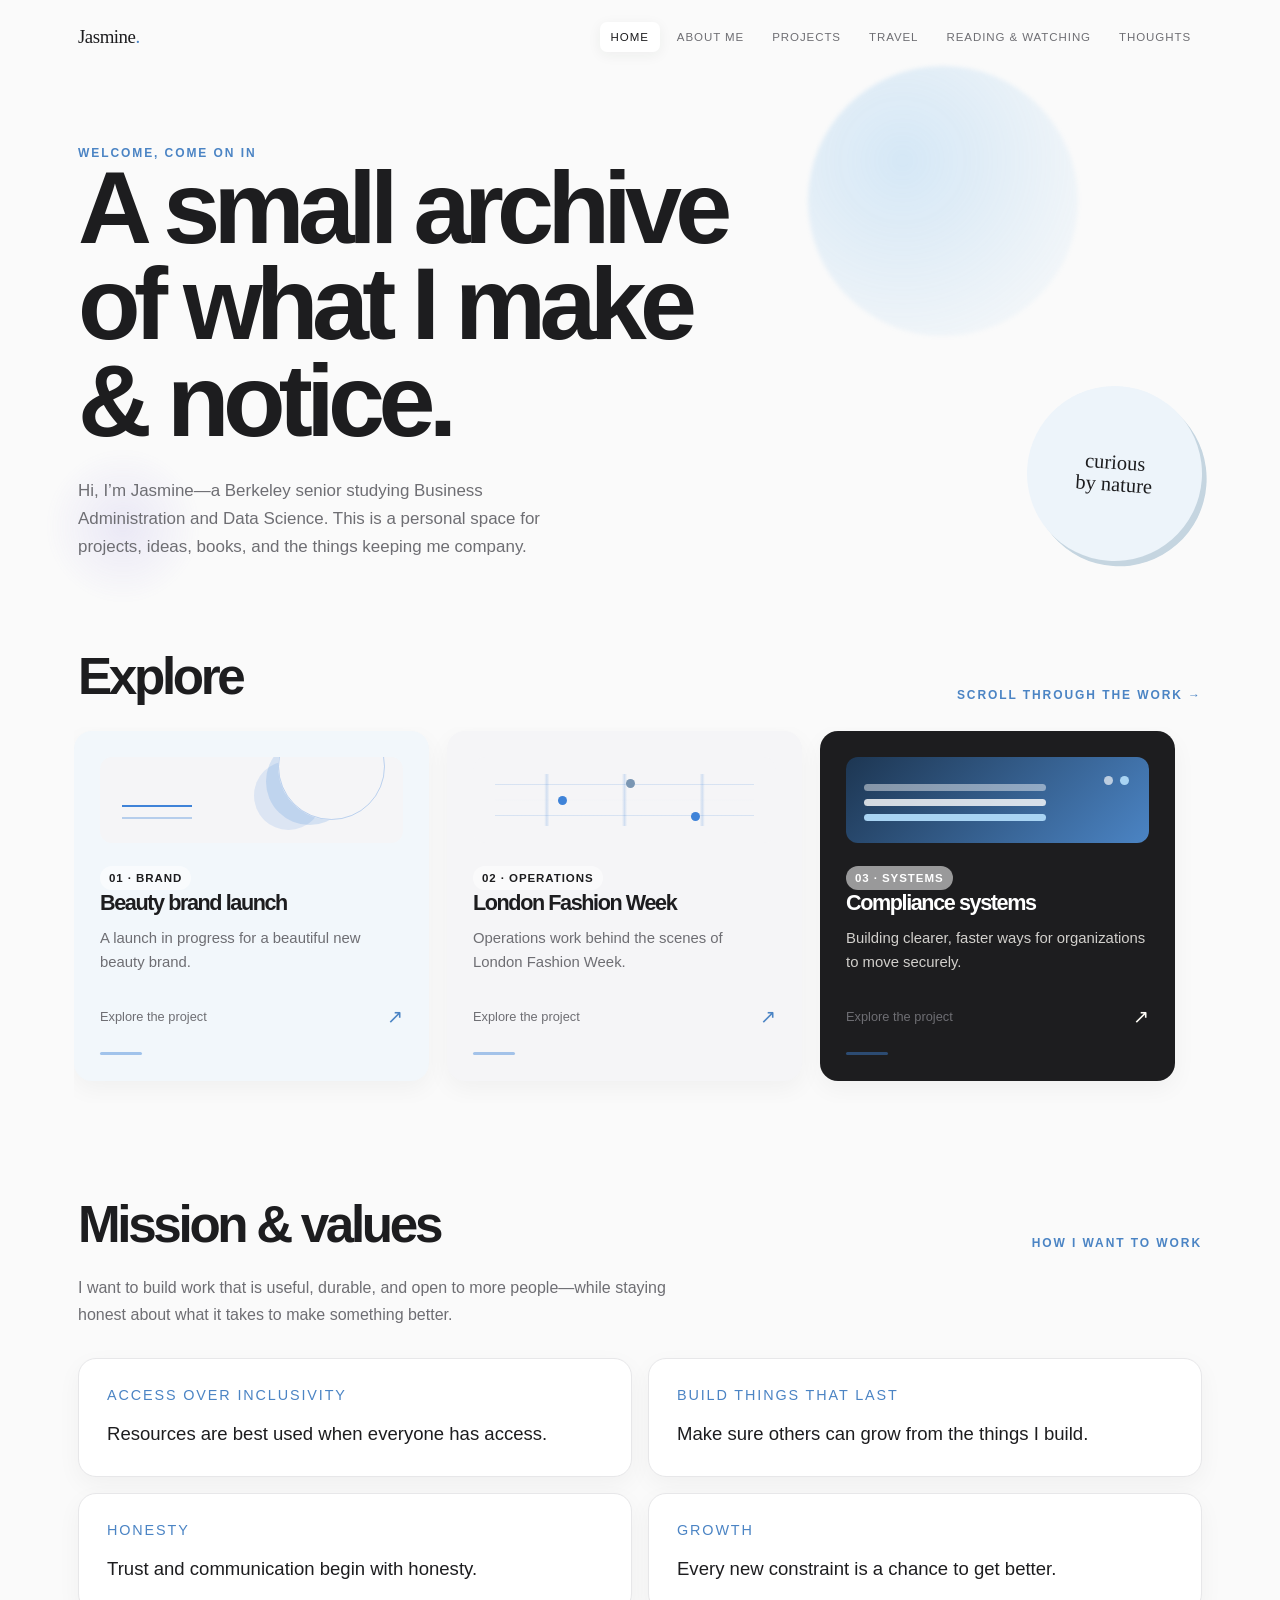
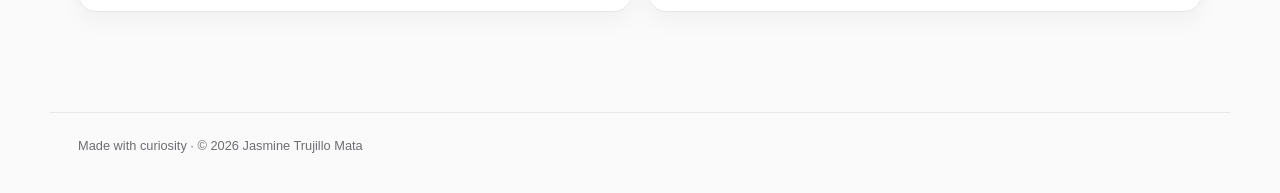
==== index.html @ 4c1ef084 "Add files via upload" ====
<!doctype html>
<html lang="en">
<head><meta charset="utf-8"><meta name="viewport" content="width=device-width, initial-scale=1"><title>Jasmine Trujillo Mata — A little corner of the internet</title><link rel="stylesheet" href="styles.css"></head>
<body>
  <header class="site-header"><a class="brand" href="index.html">Jasmine<span>.</span></a><button class="menu-button" aria-expanded="false" aria-label="Open navigation">Menu</button><nav class="nav"><a class="active" href="index.html">Home</a><a href="about.html">About Me</a><a href="projects.html">Projects</a><a href="travel.html">Travel</a><a href="reading-watching.html">Reading &amp; Watching</a><a href="thoughts.html">Thoughts</a></nav></header>
  <main class="container"><section class="hero"><div class="hero-copy"><div class="eyebrow">Welcome, come on in</div><h1>A small archive of what I make & notice.</h1><p>Hi, I’m Jasmine—a Berkeley senior studying Business Administration and Data Science. This is a personal space for projects, ideas, books, and the things keeping me company.</p></div><div class="stamp">curious<br>by nature</div></section>
    <section><div class="section-heading"><h2>Explore</h2><span class="eyebrow">scroll through the work →</span></div><div class="project-rail"><a class="card sage" href="projects.html"><div class="project-visual visual-brand" aria-hidden="true"></div><div><span class="tag">01 · Brand</span><h3>Beauty brand launch</h3><p>A launch in progress for a beautiful new beauty brand.</p></div><div class="card-footer"><span>Explore the project</span><span class="arrow">↗</span></div></a><a class="card lavender" href="projects.html"><div class="project-visual visual-operations" aria-hidden="true"></div><div><span class="tag">02 · Operations</span><h3>London Fashion Week</h3><p>Operations work behind the scenes of London Fashion Week.</p></div><div class="card-footer"><span>Explore the project</span><span class="arrow">↗</span></div></a><a class="card coral" href="projects.html"><div class="project-visual visual-systems" aria-hidden="true"></div><div><span class="tag">03 · Systems</span><h3>Compliance systems</h3><p>Building clearer, faster ways for organizations to move securely.</p></div><div class="card-footer"><span>Explore the project</span><span class="arrow">↗</span></div></a><a class="card" href="projects.html"><div class="project-visual visual-community" aria-hidden="true"></div><div><span class="tag">04 · Community</span><h3>Interdisciplinary magazine</h3><p>8,000+ student readers, independent funding, and a lot of curiosity.</p></div><div class="card-footer"><span>Explore the project</span><span class="arrow">↗</span></div></a></div></section>
    <section class="mission-section"><div class="section-heading"><h2>Mission & values</h2><span class="eyebrow">how I want to work</span></div><p class="mission-intro">I want to build work that is useful, durable, and open to more people—while staying honest about what it takes to make something better.</p><div class="values-grid"><article class="value-card"><h3>Access over inclusivity</h3><p>Resources are best used when everyone has access.</p></article><article class="value-card"><h3>Build things that last</h3><p>Make sure others can grow from the things I build.</p></article><article class="value-card"><h3>Honesty</h3><p>Trust and communication begin with honesty.</p></article><article class="value-card"><h3>Growth</h3><p>Every new constraint is a chance to get better.</p></article></div></section>
  </main><footer class="footer">Made with curiosity · © 2026 Jasmine Trujillo Mata</footer><script src="script.js"></script>
</body></html>
---- styles.css ----
:root {
  --ink: #1d1d1f;
  --muted: #6e6e73;
  --paper: #fafafa;
  --card: #ffffff;
  --line: #e7e7e9;
  --sage: #f2f7fb;
  --coral: #4b84c4;
  --yellow: #edf4fa;
  --lavender: #f5f5f7;
  --shadow: 0 8px 24px rgba(0, 0, 0, .045);
  font-family: "Helvetica Neue", Helvetica, Arial, ui-sans-serif, system-ui, sans-serif;
  color: var(--ink);
  background: var(--paper);
  font-synthesis: none;
}

* { box-sizing: border-box; }
body { margin: 0; min-width: 320px; background: var(--paper); }
body { animation: page-in .55s ease both; }
a { color: inherit; text-decoration: none; }
.site-header { max-width: 1180px; margin: 0 auto; padding: 22px 28px; display: flex; align-items: center; justify-content: space-between; gap: 24px; }
.brand { font-family: Georgia, serif; font-size: 1.18rem; font-weight: 500; letter-spacing: -.025em; }
.brand span { color: var(--coral); }
.nav { display: flex; align-items: center; gap: 6px; }
.nav a { padding: 9px 11px; color: var(--muted); font-size: .72rem; letter-spacing: .08em; text-transform: uppercase; border-radius: 7px; transition: .2s ease; }
.nav a:hover, .nav a.active { color: var(--ink); background: var(--card); box-shadow: 0 3px 14px rgba(38,51,42,.06); }
.menu-button { display: none; border: 0; background: var(--card); border-radius: 9px; padding: 9px 12px; font: inherit; color: var(--ink); }
.container { max-width: 1180px; margin: 0 auto; padding: 72px 28px 100px; }
.eyebrow { color: var(--coral); font-size: .75rem; font-weight: 800; letter-spacing: .16em; text-transform: uppercase; }
h1, h2, h3 { font-family: "Helvetica Neue", Helvetica, Arial, sans-serif; font-weight: 700; letter-spacing: -.065em; margin: 0; }
h1 { max-width: 820px; font-size: clamp(3.3rem, 8vw, 7.2rem); line-height: .94; }
h2 { font-size: clamp(2rem, 4vw, 3.6rem); line-height: 1; }
h3 { font-size: 1.35rem; }
p { line-height: 1.65; }
.hero { position: relative; display: grid; grid-template-columns: 1.3fr .7fr; align-items: end; gap: 60px; margin-bottom: 90px; }
.hero::before, .hero::after { position: absolute; z-index: -1; content: ""; border-radius: 50%; filter: blur(2px); pointer-events: none; }
.hero::before { width: 270px; height: 270px; top: -80px; right: 11%; background: radial-gradient(circle at 35% 35%, rgba(82, 166, 232, .22), rgba(82, 166, 232, 0)); animation: drift 10s ease-in-out infinite; }
.hero::after { width: 160px; height: 160px; bottom: -45px; left: -35px; background: radial-gradient(circle, rgba(125, 108, 218, .12), transparent 68%); animation: drift 12s ease-in-out infinite reverse; }
.hero-copy p { max-width: 490px; color: var(--muted); font-size: 1.06rem; margin: 28px 0 0; }
.stamp { width: 175px; height: 175px; margin-left: auto; display: grid; place-items: center; background: var(--yellow); border-radius: 50%; transform: rotate(4deg); font-family: Georgia, serif; font-size: 1.28rem; line-height: 1.05; text-align: center; box-shadow: 5px 5px 0 #c5d5e0; animation: float 5s ease-in-out infinite; }
.section-heading { display: flex; align-items: end; justify-content: space-between; gap: 20px; margin-bottom: 25px; }
.section-heading a { color: var(--coral); font-size: .9rem; font-weight: 700; }
.mission-section { margin-top: 96px; }
.mission-intro { max-width: 620px; margin: 0 0 30px; color: var(--muted); font-size: 1rem; }
.values-grid { display: grid; grid-template-columns: repeat(2, 1fr); gap: 16px; }
.value-card { padding: 28px; background: var(--card); border: 1px solid var(--line); border-radius: 18px; box-shadow: var(--shadow); }
.value-card h3 { color: var(--coral); font-family: inherit; font-size: .9rem; font-weight: 500; letter-spacing: .13em; text-transform: uppercase; }
.value-card p { max-width: 480px; margin: 18px 0 0; color: var(--ink); font-size: 1.16rem; line-height: 1.45; }
.scroll-reveal { opacity: 0; transform: translateY(22px); transition: opacity .7s ease, transform .7s ease; }
.scroll-reveal.is-visible { opacity: 1; transform: translateY(0); }
.grid { display: grid; grid-template-columns: repeat(3, 1fr); gap: 18px; }
.project-rail { display: flex; gap: 18px; overflow-x: auto; scroll-snap-type: x mandatory; scroll-behavior: smooth; padding: 4px 4px 22px; margin: 0 -4px; scrollbar-color: #9bbddd transparent; }
.project-rail .card { flex: 0 0 min(355px, 78vw); min-height: 350px; scroll-snap-align: start; }
.project-rail .card::after { display: block; width: 42px; height: 3px; margin-top: 24px; content: ""; background: rgba(63, 131, 216, .45); border-radius: 4px; }
.project-visual { position: relative; height: 86px; margin: 0 0 23px; overflow: hidden; border-radius: 12px; background: #f5f5f7; }
.project-visual::before, .project-visual::after { position: absolute; content: ""; }
.visual-brand::before { width: 105px; height: 105px; top: -44px; right: 18px; border: 1px solid rgba(63,131,216,.32); border-radius: 50%; box-shadow: -22px 15px 0 -10px rgba(63,131,216,.18), -43px 29px 0 -19px rgba(63,131,216,.14); animation: orbit 7s linear infinite; }
.visual-brand::after { width: 70px; height: 10px; left: 22px; bottom: 24px; border-top: 2px solid #3f83d8; border-bottom: 2px solid rgba(63,131,216,.35); }
.visual-operations::before { inset: 17px 22px; background: linear-gradient(90deg, transparent 19%, rgba(63,131,216,.2) 20%, transparent 21%, transparent 49%, rgba(63,131,216,.2) 50%, transparent 51%, transparent 79%, rgba(63,131,216,.2) 80%, transparent 81%), linear-gradient(0deg, transparent 19%, rgba(63,131,216,.2) 20%, transparent 21%, transparent 49%, rgba(63,131,216,.2) 50%, transparent 51%, transparent 79%, rgba(63,131,216,.2) 80%, transparent 81%); }
.visual-operations::after { width: 9px; height: 9px; top: 39px; left: 28%; background: #3f83d8; border-radius: 50%; box-shadow: 68px -17px 0 #7a96b3, 133px 16px 0 #3f83d8; animation: pulse 2.5s ease-in-out infinite; }
.visual-systems { background: linear-gradient(135deg, #1d3652, #4b84c4); }
.visual-systems::before { width: 60%; height: 7px; left: 18px; bottom: 22px; background: #a9d4f3; box-shadow: 0 -15px 0 rgba(255,255,255,.8), 0 -30px 0 rgba(255,255,255,.45); border-radius: 4px; animation: bars 3s ease-in-out infinite alternate; }
.visual-systems::after { width: 9px; height: 9px; top: 19px; right: 20px; background: #a9d4f3; border-radius: 50%; box-shadow: -16px 0 0 rgba(255,255,255,.65); }
.visual-community::before { width: 82px; height: 58px; left: 26px; top: 15px; background: #d6e4f0; border: 1px solid #9db9d0; transform: rotate(-7deg); box-shadow: 31px 6px 0 -1px #fff, 31px 6px 0 0 #9db9d0, 61px 13px 0 -1px #d6e4f0, 61px 13px 0 0 #9db9d0; }
.visual-community::after { width: 48px; height: 3px; right: 26px; bottom: 25px; background: #3f83d8; box-shadow: 0 -11px 0 rgba(63,131,216,.35); }
.card { min-height: 240px; padding: 25px; background: var(--card); border: 1px solid var(--line); border-radius: 18px; box-shadow: var(--shadow); display: flex; flex-direction: column; justify-content: space-between; transition: transform .25s ease, box-shadow .25s ease; }
.card:hover { transform: translateY(-5px); box-shadow: 0 18px 36px rgba(0, 0, 0, .09); }
.card.sage { background: var(--sage); border-color: transparent; }
.card.lavender { background: var(--lavender); border-color: transparent; }
.card.coral { background: #1d1d1f; color: #fff; border-color: transparent; }
.card p { color: var(--muted); margin: 10px 0 0; font-size: .93rem; }
.card.coral p { color: rgba(255,253,247,.8); }
.tag { display: inline-flex; width: fit-content; padding: 6px 9px; border-radius: 999px; background: rgba(255,255,255,.55); font-size: .72rem; font-weight: 800; letter-spacing: .08em; text-transform: uppercase; }
.card-footer { display: flex; justify-content: space-between; align-items: center; margin-top: 30px; color: var(--muted); font-size: .8rem; }
.arrow { font-size: 1.2rem; color: var(--coral); }
.card.coral .arrow { color: #fffdf7; }
.page-intro { max-width: 720px; margin-bottom: 54px; }
.page-intro h1 { font-size: clamp(3.3rem, 8vw, 6.5rem); margin-top: 14px; }
.page-intro p { max-width: 570px; color: var(--muted); font-size: 1.05rem; }
.list { display: grid; gap: 14px; }
.list-item { display: grid; grid-template-columns: 1fr auto; gap: 25px; align-items: center; padding: 24px 26px; background: var(--card); border: 1px solid var(--line); border-radius: 12px; }
.list-item p { margin: 7px 0 0; color: var(--muted); font-size: .92rem; }
.meta { color: var(--muted); font-size: .78rem; text-align: right; }
.status { display: block; margin-bottom: 6px; color: var(--coral); font-weight: 800; letter-spacing: .08em; text-transform: uppercase; }
.note { padding: 26px; border-left: 3px solid var(--coral); background: var(--card); border-radius: 0 12px 12px 0; margin-bottom: 16px; }
.note p { margin: 0; font-size: 1.35rem; font-weight: 500; line-height: 1.35; }
.about { display: grid; grid-template-columns: .8fr 1.2fr; gap: 80px; }
.about-copy { max-width: 600px; color: var(--muted); font-size: 1.05rem; }
.travel-grid { display: grid; grid-template-columns: repeat(3, 1fr); gap: 18px; }
.travel-card { min-height: 330px; padding: 0; overflow: hidden; background: var(--card); border: 1px solid var(--line); border-radius: 18px; box-shadow: var(--shadow); }
.travel-image { height: 235px; background: linear-gradient(145deg, #dceaf5, #89acd0 48%, #355d82); }
.travel-image.two { background: linear-gradient(145deg, #edf3f7, #b9cbd8 45%, #597892); }
.travel-image.three { background: linear-gradient(145deg, #d8e8ef, #739bb5 52%, #243f5d); }
.travel-caption { padding: 18px 20px; }
.travel-caption h3 { font-size: 1.1rem; }
.travel-caption p { margin: 5px 0 0; color: var(--muted); font-size: .85rem; }
.footer { max-width: 1180px; margin: 0 auto; padding: 25px 28px 40px; color: var(--muted); font-size: .8rem; border-top: 1px solid var(--line); }
@keyframes page-in { from { opacity: 0; transform: translateY(8px); } to { opacity: 1; transform: translateY(0); } }
@keyframes float { 0%, 100% { transform: rotate(8deg) translateY(0); } 50% { transform: rotate(5deg) translateY(-8px); } }
@keyframes drift { 0%, 100% { transform: translate3d(0, 0, 0) scale(1); } 50% { transform: translate3d(18px, -12px, 0) scale(1.06); } }
@keyframes orbit { to { transform: rotate(360deg); } }
@keyframes pulse { 50% { transform: scale(1.35); opacity: .65; } }
@keyframes bars { to { transform: scaleX(.72); transform-origin: left; } }
@media (prefers-reduced-motion: reduce) { *, *::before, *::after { animation-duration: .01ms !important; animation-iteration-count: 1 !important; scroll-behavior: auto !important; transition-duration: .01ms !important; } }

@media (max-width: 760px) {
  .site-header { padding: 18px 20px; }
  .menu-button { display: block; }
  .nav { display: none; position: absolute; top: 62px; left: 16px; right: 16px; z-index: 5; padding: 9px; flex-direction: column; align-items: stretch; background: var(--card); border: 1px solid var(--line); border-radius: 14px; box-shadow: var(--shadow); }
  .nav.open { display: flex; }
  .nav a { padding: 12px 14px; }
  .container { padding: 55px 20px 75px; }
  .hero, .about { grid-template-columns: 1fr; gap: 40px; }
  .hero { margin-bottom: 65px; }
  .stamp { margin: 0 0 0 12px; width: 145px; height: 145px; font-size: 1.1rem; }
  .grid { grid-template-columns: 1fr; }
  .values-grid { grid-template-columns: 1fr; }
  .travel-grid { grid-template-columns: 1fr; }
  .list-item { grid-template-columns: 1fr; }
  .meta { text-align: left; }
}
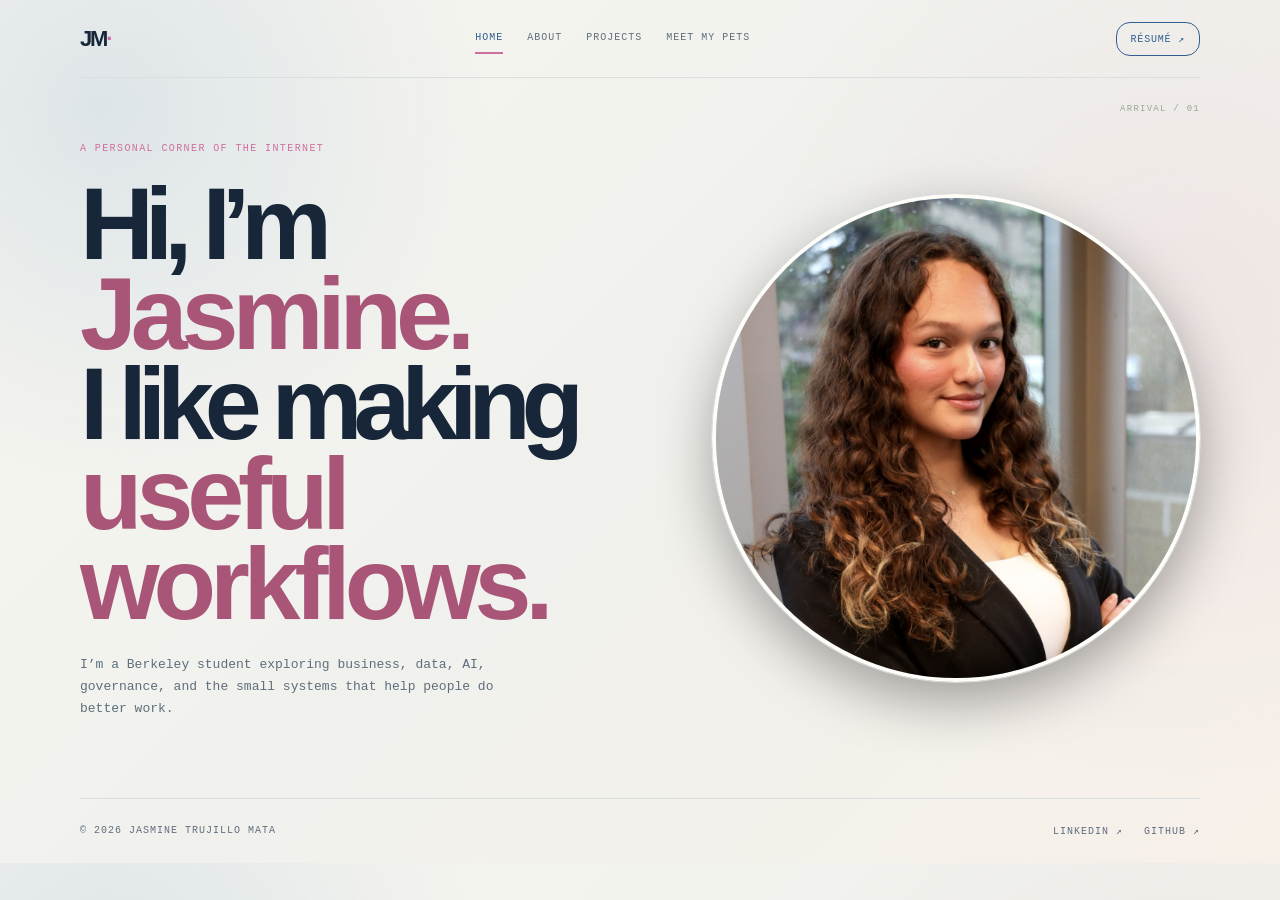
==== commit b854641f: "Add files via upload" ====
--- a/index.html
+++ b/index.html
@@ -1,10 +1,3 @@
-<!doctype html>
-<html lang="en">
-<head><meta charset="utf-8"><meta name="viewport" content="width=device-width, initial-scale=1"><title>Jasmine Trujillo Mata — A little corner of the internet</title><link rel="stylesheet" href="styles.css"></head>
-<body>
-  <header class="site-header"><a class="brand" href="index.html">Jasmine<span>.</span></a><button class="menu-button" aria-expanded="false" aria-label="Open navigation">Menu</button><nav class="nav"><a class="active" href="index.html">Home</a><a href="about.html">About Me</a><a href="projects.html">Projects</a><a href="travel.html">Travel</a><a href="reading-watching.html">Reading &amp; Watching</a><a href="thoughts.html">Thoughts</a></nav></header>
-  <main class="container"><section class="hero"><div class="hero-copy"><div class="eyebrow">Welcome, come on in</div><h1>A small archive of what I make & notice.</h1><p>Hi, I’m Jasmine—a Berkeley senior studying Business Administration and Data Science. This is a personal space for projects, ideas, books, and the things keeping me company.</p></div><div class="stamp">curious<br>by nature</div></section>
-    <section><div class="section-heading"><h2>Explore</h2><span class="eyebrow">scroll through the work →</span></div><div class="project-rail"><a class="card sage" href="projects.html"><div class="project-visual visual-brand" aria-hidden="true"></div><div><span class="tag">01 · Brand</span><h3>Beauty brand launch</h3><p>A launch in progress for a beautiful new beauty brand.</p></div><div class="card-footer"><span>Explore the project</span><span class="arrow">↗</span></div></a><a class="card lavender" href="projects.html"><div class="project-visual visual-operations" aria-hidden="true"></div><div><span class="tag">02 · Operations</span><h3>London Fashion Week</h3><p>Operations work behind the scenes of London Fashion Week.</p></div><div class="card-footer"><span>Explore the project</span><span class="arrow">↗</span></div></a><a class="card coral" href="projects.html"><div class="project-visual visual-systems" aria-hidden="true"></div><div><span class="tag">03 · Systems</span><h3>Compliance systems</h3><p>Building clearer, faster ways for organizations to move securely.</p></div><div class="card-footer"><span>Explore the project</span><span class="arrow">↗</span></div></a><a class="card" href="projects.html"><div class="project-visual visual-community" aria-hidden="true"></div><div><span class="tag">04 · Community</span><h3>Interdisciplinary magazine</h3><p>8,000+ student readers, independent funding, and a lot of curiosity.</p></div><div class="card-footer"><span>Explore the project</span><span class="arrow">↗</span></div></a></div></section>
-    <section class="mission-section"><div class="section-heading"><h2>Mission & values</h2><span class="eyebrow">how I want to work</span></div><p class="mission-intro">I want to build work that is useful, durable, and open to more people—while staying honest about what it takes to make something better.</p><div class="values-grid"><article class="value-card"><h3>Access over inclusivity</h3><p>Resources are best used when everyone has access.</p></article><article class="value-card"><h3>Build things that last</h3><p>Make sure others can grow from the things I build.</p></article><article class="value-card"><h3>Honesty</h3><p>Trust and communication begin with honesty.</p></article><article class="value-card"><h3>Growth</h3><p>Every new constraint is a chance to get better.</p></article></div></section>
-  </main><footer class="footer">Made with curiosity · © 2026 Jasmine Trujillo Mata</footer><script src="script.js"></script>
-</body></html>
+<!doctype html><html lang="en"><head><meta charset="utf-8"><meta name="viewport" content="width=device-width,initial-scale=1"><title>Jasmine Trujillo Mata</title><link rel="stylesheet" href="styles.css"></head><body>
+<nav class="site-nav wrap"><a class="mark" href="index.html">JM<span>·</span></a><div class="nav-links"><a class="active" href="index.html">Home</a><a href="about.html">About</a><a href="projects.html">Projects</a><a href="pets.html">Meet my pets</a></div><a class="nav-resume" href="resume.pdf">Résumé ↗</a></nav>
+<main><section class="hero wrap"><div><div class="eyebrow">A personal corner of the internet</div><h1>Hi, I’m <em>Jasmine.</em><br>I like making <em>useful workflows.</em></h1><p class="hero-intro">I’m a Berkeley student exploring business, data, AI, governance, and the small systems that help people do better work.</p></div><div class="portrait"><img src="jasmine.jpg" alt="Portrait of Jasmine Trujillo Mata"></div></section></main><footer class="footer wrap"><span>© 2026 Jasmine Trujillo Mata</span><span><a href="https://www.linkedin.com/in/jasmine-trujillo-mata">LinkedIn ↗</a> &nbsp; <a href="https://github.com/jtmata22">GitHub ↗</a></span></footer></body></html>
--- a/styles.css
+++ b/styles.css
@@ -1,122 +1,145 @@
 :root {
-  --ink: #1d1d1f;
-  --muted: #6e6e73;
-  --paper: #fafafa;
-  --card: #ffffff;
-  --line: #e7e7e9;
-  --sage: #f2f7fb;
-  --coral: #4b84c4;
-  --yellow: #edf4fa;
-  --lavender: #f5f5f7;
-  --shadow: 0 8px 24px rgba(0, 0, 0, .045);
-  font-family: "Helvetica Neue", Helvetica, Arial, ui-sans-serif, system-ui, sans-serif;
-  color: var(--ink);
-  background: var(--paper);
-  font-synthesis: none;
+  --ink: #203229;
+  --paper: #f7f4ec;
+  --cream: #fffdf7;
+  --sage: #738b72;
+  --forest: #315541;
+  --honey: #c58b45;
+  --wood: #8f6038;
+  --muted: #68766d;
+  --line: #d9ded3;
+  --shadow: 0 18px 45px rgba(47, 59, 45, .10);
+  --sans: Arial, Helvetica, sans-serif;
+  --mono: "Courier New", monospace;
 }
+* { box-sizing: border-box; }
+html { scroll-behavior: smooth; }
+body { margin: 0; color: var(--ink); background: var(--paper); font-family: var(--sans); }
+a { color: inherit; text-decoration: none; }
+.wrap { width: min(1120px, calc(100% - 64px)); margin: auto; }
+.site-nav { height: 78px; display: flex; align-items: center; justify-content: space-between; border-bottom: 1px solid var(--line); }
+.mark { font-size: 22px; font-weight: 800; letter-spacing: -.1em; }.mark span { color: var(--honey); }
+.nav-links { display: flex; gap: 24px; color: var(--muted); font: 10px var(--mono); letter-spacing: .1em; text-transform: uppercase; }.nav-links a { padding: 9px 0; border-bottom: 2px solid transparent; }.nav-links a:hover,.nav-links .active { color: var(--forest); border-bottom-color: var(--honey); }
+.nav-resume { border: 1px solid var(--forest); border-radius: 999px; color: var(--forest); padding: 10px 14px; font: 10px var(--mono); text-transform: uppercase; letter-spacing: .08em; }.nav-resume:hover { background: var(--forest); color: var(--cream); }
+.eyebrow,.label { color: var(--forest); font: 10px var(--mono); letter-spacing: .14em; text-transform: uppercase; }
+.hero { min-height: 720px; display: grid; grid-template-columns: 1fr .9fr; align-items: center; gap: 90px; position: relative; }.hero:before { content: "ARRIVAL / 01"; position: absolute; top: 26px; right: 0; color: #9aa69b; font: 9px var(--mono); letter-spacing: .14em; }.hero h1 { max-width: 700px; margin: 25px 0; font-size: clamp(58px, 8vw, 110px); line-height: .88; letter-spacing: -.09em; font-weight: 600; }.hero h1 em,.hero h2 em { color: var(--forest); font-style: normal; font-weight: 700; letter-spacing: -.06em; }.hero-intro { max-width: 420px; color: var(--muted); font: 13px/1.7 var(--mono); }
+.portrait { aspect-ratio: 4/5; overflow: hidden; border-radius: 220px 220px 18px 18px; background: var(--sage); box-shadow: var(--shadow); border: 9px solid var(--cream); outline: 1px solid var(--line); }.portrait img { width: 100%; height: 100%; display: block; object-fit: cover; object-position: center 28%; filter: saturate(.8) contrast(1.02); }
+.section { padding: 105px 0; border-top: 1px solid var(--line); }.section-head { display: grid; grid-template-columns: 1fr 2fr; gap: 80px; margin-bottom: 52px; }.section h1,.section h2 { margin: 0; font-size: clamp(40px, 5vw, 74px); line-height: .92; letter-spacing: -.08em; font-weight: 600; }.section h1 em,.section h2 em { color: var(--forest); font-style: normal; font-weight: 700; letter-spacing: -.06em; }.body-copy { max-width: 650px; color: var(--muted); font-size: 15px; line-height: 1.75; }
+.updates { display: grid; grid-template-columns: repeat(3, 1fr); gap: 16px; }.update { min-height: 220px; padding: 24px; border-radius: 18px; background: var(--cream); box-shadow: var(--shadow); border: 1px solid #e6e5dc; display: flex; flex-direction: column; justify-content: space-between; }.update small { color: var(--wood); font: 10px var(--mono); letter-spacing: .12em; text-transform: uppercase; }.update h3 { margin: 30px 0 0; font-size: 24px; line-height: 1; letter-spacing: -.06em; font-weight: 600; }.update p { margin: 0; color: var(--muted); font: 11px/1.5 var(--mono); }.link-row { display: inline-block; margin-top: 30px; padding-bottom: 7px; border-bottom: 1px solid var(--forest); color: var(--forest); font: 11px var(--mono); text-transform: uppercase; letter-spacing: .08em; }
+.projects-page { padding: 100px 0 110px; }.page-intro { max-width: 720px; padding-bottom: 70px; }.page-intro h1 { margin: 20px 0; font-size: clamp(62px, 9vw, 120px); line-height: .85; letter-spacing: -.1em; font-weight: 600; }.page-intro p { max-width: 580px; color: var(--muted); font: 14px/1.7 var(--mono); }.project-grid { display: grid; grid-template-columns: repeat(2, 1fr); gap: 16px; }.project-card { min-height: 330px; padding: 28px; border-radius: 20px; background: var(--cream); border: 1px solid #e6e5dc; box-shadow: var(--shadow); display: flex; flex-direction: column; justify-content: space-between; }.project-card.sage { background: #e6eee2; }.project-card.lavender { background: #e8e7ef; }.project-card.coral { background: #f2dfd3; }.project-card .tag { display: inline-block; color: var(--forest); font: 10px var(--mono); letter-spacing: .12em; text-transform: uppercase; }.project-card h3 { max-width: 390px; margin: 48px 0 12px; font-size: clamp(28px, 3vw, 42px); line-height: .92; letter-spacing: -.07em; font-weight: 600; }.project-card p { max-width: 390px; margin: 0; color: #53635a; font-size: 14px; line-height: 1.55; }.card-footer { display: flex; justify-content: space-between; gap: 20px; padding-top: 30px; color: #66766a; font: 10px var(--mono); text-transform: uppercase; letter-spacing: .08em; }.card-footer .arrow { color: var(--forest); font-size: 19px; }
+.about-grid { display: grid; grid-template-columns: 1.2fr .8fr; gap: 90px; }.about-grid p { margin: 0 0 24px; font-size: 18px; line-height: 1.65; }.about-grid .aside { padding: 22px; border-radius: 16px; background: var(--cream); border: 1px solid #e6e5dc; box-shadow: var(--shadow); }.aside p { margin: 0 0 20px; color: var(--muted); font: 12px/1.6 var(--mono); }.aside p:last-child { margin-bottom: 0; }.list-block { margin-top: 65px; border-top: 1px solid var(--line); }.list-row { display: flex; justify-content: space-between; gap: 20px; padding: 19px 0; border-bottom: 1px solid var(--line); font-size: 15px; }.list-row span { color: var(--wood); font: 10px var(--mono); text-transform: uppercase; letter-spacing: .1em; }.list-row a:hover { color: var(--forest); }
+.pets { display: grid; grid-template-columns: repeat(3, 1fr); gap: 16px; }.pet { min-height: 340px; padding: 18px; border-radius: 18px; background: var(--cream); box-shadow: var(--shadow); border: 1px solid #e6e5dc; display: flex; flex-direction: column; justify-content: flex-end; }.pet-photo { height: 210px; margin-bottom: auto; border-radius: 12px; background: linear-gradient(135deg, #b4c5af, #e2d6b9); display: grid; place-items: center; color: var(--forest); font: 10px var(--mono); letter-spacing: .12em; text-transform: uppercase; }.pet h3 { margin: 18px 0 5px; font-size: 26px; letter-spacing: -.06em; font-weight: 600; }.pet p { margin: 0; color: var(--muted); font: 11px var(--mono); }
+.contact { min-height: 670px; display: flex; align-items: center; justify-content: center; text-align: center; }.contact h1 { margin: 25px 0 55px; font-size: clamp(60px, 9vw, 125px); line-height: .84; letter-spacing: -.09em; font-weight: 600; }.contact h1 em { color: var(--forest); font-style: normal; }.email { padding-bottom: 10px; border-bottom: 1px solid var(--forest); color: var(--forest); font: clamp(20px, 3vw, 34px) var(--mono); }.footer { display: flex; justify-content: space-between; padding: 26px 0; border-top: 1px solid var(--line); color: var(--muted); font: 10px var(--mono); letter-spacing: .1em; text-transform: uppercase; }.footer a:hover { color: var(--forest); }.resume-note { padding: 28px; margin-top: 45px; border-radius: 16px; background: var(--green-soft, #e7ede4); color: var(--forest); font: 13px/1.6 var(--mono); }
+@media (max-width: 820px) { .wrap { width: calc(100% - 36px); }.nav-links { display: none; }.nav-resume { margin-left: auto; }.hero { grid-template-columns: 1fr; min-height: 0; gap: 55px; padding: 100px 0 80px; }.hero:before { top: 22px; }.hero h1 { font-size: clamp(60px, 16vw, 105px); }.portrait { max-width: 400px; }.section { padding: 75px 0; }.section-head,.about-grid { grid-template-columns: 1fr; gap: 32px; }.updates,.pets,.project-grid { grid-template-columns: 1fr; }.update { min-height: 175px; }.projects-page { padding-top: 75px; }.page-intro { padding-bottom: 50px; }.list-row { display: block; }.list-row span { display: block; margin-bottom: 8px; }.footer { display: block; line-height: 2; }.footer span { display: block; } }
+/* Project image placeholders — replace each with an <img> when ready. */
+.project-photo { height: 120px; border: 1px dashed rgba(49, 85, 65, .45); border-radius: 14px; display: grid; place-items: center; color: var(--forest); background: rgba(255, 255, 255, .3); font: 10px var(--mono); letter-spacing: .12em; text-transform: uppercase; }
+.project-card h3 { margin-top: 28px; }
 
-* { box-sizing: border-box; }
-body { margin: 0; min-width: 320px; background: var(--paper); }
-body { animation: page-in .55s ease both; }
-a { color: inherit; text-decoration: none; }
-.site-header { max-width: 1180px; margin: 0 auto; padding: 22px 28px; display: flex; align-items: center; justify-content: space-between; gap: 24px; }
-.brand { font-family: Georgia, serif; font-size: 1.18rem; font-weight: 500; letter-spacing: -.025em; }
-.brand span { color: var(--coral); }
-.nav { display: flex; align-items: center; gap: 6px; }
-.nav a { padding: 9px 11px; color: var(--muted); font-size: .72rem; letter-spacing: .08em; text-transform: uppercase; border-radius: 7px; transition: .2s ease; }
-.nav a:hover, .nav a.active { color: var(--ink); background: var(--card); box-shadow: 0 3px 14px rgba(38,51,42,.06); }
-.menu-button { display: none; border: 0; background: var(--card); border-radius: 9px; padding: 9px 12px; font: inherit; color: var(--ink); }
-.container { max-width: 1180px; margin: 0 auto; padding: 72px 28px 100px; }
-.eyebrow { color: var(--coral); font-size: .75rem; font-weight: 800; letter-spacing: .16em; text-transform: uppercase; }
-h1, h2, h3 { font-family: "Helvetica Neue", Helvetica, Arial, sans-serif; font-weight: 700; letter-spacing: -.065em; margin: 0; }
-h1 { max-width: 820px; font-size: clamp(3.3rem, 8vw, 7.2rem); line-height: .94; }
-h2 { font-size: clamp(2rem, 4vw, 3.6rem); line-height: 1; }
-h3 { font-size: 1.35rem; }
-p { line-height: 1.65; }
-.hero { position: relative; display: grid; grid-template-columns: 1.3fr .7fr; align-items: end; gap: 60px; margin-bottom: 90px; }
-.hero::before, .hero::after { position: absolute; z-index: -1; content: ""; border-radius: 50%; filter: blur(2px); pointer-events: none; }
-.hero::before { width: 270px; height: 270px; top: -80px; right: 11%; background: radial-gradient(circle at 35% 35%, rgba(82, 166, 232, .22), rgba(82, 166, 232, 0)); animation: drift 10s ease-in-out infinite; }
-.hero::after { width: 160px; height: 160px; bottom: -45px; left: -35px; background: radial-gradient(circle, rgba(125, 108, 218, .12), transparent 68%); animation: drift 12s ease-in-out infinite reverse; }
-.hero-copy p { max-width: 490px; color: var(--muted); font-size: 1.06rem; margin: 28px 0 0; }
-.stamp { width: 175px; height: 175px; margin-left: auto; display: grid; place-items: center; background: var(--yellow); border-radius: 50%; transform: rotate(4deg); font-family: Georgia, serif; font-size: 1.28rem; line-height: 1.05; text-align: center; box-shadow: 5px 5px 0 #c5d5e0; animation: float 5s ease-in-out infinite; }
-.section-heading { display: flex; align-items: end; justify-content: space-between; gap: 20px; margin-bottom: 25px; }
-.section-heading a { color: var(--coral); font-size: .9rem; font-weight: 700; }
-.mission-section { margin-top: 96px; }
-.mission-intro { max-width: 620px; margin: 0 0 30px; color: var(--muted); font-size: 1rem; }
-.values-grid { display: grid; grid-template-columns: repeat(2, 1fr); gap: 16px; }
-.value-card { padding: 28px; background: var(--card); border: 1px solid var(--line); border-radius: 18px; box-shadow: var(--shadow); }
-.value-card h3 { color: var(--coral); font-family: inherit; font-size: .9rem; font-weight: 500; letter-spacing: .13em; text-transform: uppercase; }
-.value-card p { max-width: 480px; margin: 18px 0 0; color: var(--ink); font-size: 1.16rem; line-height: 1.45; }
-.scroll-reveal { opacity: 0; transform: translateY(22px); transition: opacity .7s ease, transform .7s ease; }
-.scroll-reveal.is-visible { opacity: 1; transform: translateY(0); }
-.grid { display: grid; grid-template-columns: repeat(3, 1fr); gap: 18px; }
-.project-rail { display: flex; gap: 18px; overflow-x: auto; scroll-snap-type: x mandatory; scroll-behavior: smooth; padding: 4px 4px 22px; margin: 0 -4px; scrollbar-color: #9bbddd transparent; }
-.project-rail .card { flex: 0 0 min(355px, 78vw); min-height: 350px; scroll-snap-align: start; }
-.project-rail .card::after { display: block; width: 42px; height: 3px; margin-top: 24px; content: ""; background: rgba(63, 131, 216, .45); border-radius: 4px; }
-.project-visual { position: relative; height: 86px; margin: 0 0 23px; overflow: hidden; border-radius: 12px; background: #f5f5f7; }
-.project-visual::before, .project-visual::after { position: absolute; content: ""; }
-.visual-brand::before { width: 105px; height: 105px; top: -44px; right: 18px; border: 1px solid rgba(63,131,216,.32); border-radius: 50%; box-shadow: -22px 15px 0 -10px rgba(63,131,216,.18), -43px 29px 0 -19px rgba(63,131,216,.14); animation: orbit 7s linear infinite; }
-.visual-brand::after { width: 70px; height: 10px; left: 22px; bottom: 24px; border-top: 2px solid #3f83d8; border-bottom: 2px solid rgba(63,131,216,.35); }
-.visual-operations::before { inset: 17px 22px; background: linear-gradient(90deg, transparent 19%, rgba(63,131,216,.2) 20%, transparent 21%, transparent 49%, rgba(63,131,216,.2) 50%, transparent 51%, transparent 79%, rgba(63,131,216,.2) 80%, transparent 81%), linear-gradient(0deg, transparent 19%, rgba(63,131,216,.2) 20%, transparent 21%, transparent 49%, rgba(63,131,216,.2) 50%, transparent 51%, transparent 79%, rgba(63,131,216,.2) 80%, transparent 81%); }
-.visual-operations::after { width: 9px; height: 9px; top: 39px; left: 28%; background: #3f83d8; border-radius: 50%; box-shadow: 68px -17px 0 #7a96b3, 133px 16px 0 #3f83d8; animation: pulse 2.5s ease-in-out infinite; }
-.visual-systems { background: linear-gradient(135deg, #1d3652, #4b84c4); }
-.visual-systems::before { width: 60%; height: 7px; left: 18px; bottom: 22px; background: #a9d4f3; box-shadow: 0 -15px 0 rgba(255,255,255,.8), 0 -30px 0 rgba(255,255,255,.45); border-radius: 4px; animation: bars 3s ease-in-out infinite alternate; }
-.visual-systems::after { width: 9px; height: 9px; top: 19px; right: 20px; background: #a9d4f3; border-radius: 50%; box-shadow: -16px 0 0 rgba(255,255,255,.65); }
-.visual-community::before { width: 82px; height: 58px; left: 26px; top: 15px; background: #d6e4f0; border: 1px solid #9db9d0; transform: rotate(-7deg); box-shadow: 31px 6px 0 -1px #fff, 31px 6px 0 0 #9db9d0, 61px 13px 0 -1px #d6e4f0, 61px 13px 0 0 #9db9d0; }
-.visual-community::after { width: 48px; height: 3px; right: 26px; bottom: 25px; background: #3f83d8; box-shadow: 0 -11px 0 rgba(63,131,216,.35); }
-.card { min-height: 240px; padding: 25px; background: var(--card); border: 1px solid var(--line); border-radius: 18px; box-shadow: var(--shadow); display: flex; flex-direction: column; justify-content: space-between; transition: transform .25s ease, box-shadow .25s ease; }
-.card:hover { transform: translateY(-5px); box-shadow: 0 18px 36px rgba(0, 0, 0, .09); }
-.card.sage { background: var(--sage); border-color: transparent; }
-.card.lavender { background: var(--lavender); border-color: transparent; }
-.card.coral { background: #1d1d1f; color: #fff; border-color: transparent; }
-.card p { color: var(--muted); margin: 10px 0 0; font-size: .93rem; }
-.card.coral p { color: rgba(255,253,247,.8); }
-.tag { display: inline-flex; width: fit-content; padding: 6px 9px; border-radius: 999px; background: rgba(255,255,255,.55); font-size: .72rem; font-weight: 800; letter-spacing: .08em; text-transform: uppercase; }
-.card-footer { display: flex; justify-content: space-between; align-items: center; margin-top: 30px; color: var(--muted); font-size: .8rem; }
-.arrow { font-size: 1.2rem; color: var(--coral); }
-.card.coral .arrow { color: #fffdf7; }
-.page-intro { max-width: 720px; margin-bottom: 54px; }
-.page-intro h1 { font-size: clamp(3.3rem, 8vw, 6.5rem); margin-top: 14px; }
-.page-intro p { max-width: 570px; color: var(--muted); font-size: 1.05rem; }
-.list { display: grid; gap: 14px; }
-.list-item { display: grid; grid-template-columns: 1fr auto; gap: 25px; align-items: center; padding: 24px 26px; background: var(--card); border: 1px solid var(--line); border-radius: 12px; }
-.list-item p { margin: 7px 0 0; color: var(--muted); font-size: .92rem; }
-.meta { color: var(--muted); font-size: .78rem; text-align: right; }
-.status { display: block; margin-bottom: 6px; color: var(--coral); font-weight: 800; letter-spacing: .08em; text-transform: uppercase; }
-.note { padding: 26px; border-left: 3px solid var(--coral); background: var(--card); border-radius: 0 12px 12px 0; margin-bottom: 16px; }
-.note p { margin: 0; font-size: 1.35rem; font-weight: 500; line-height: 1.35; }
-.about { display: grid; grid-template-columns: .8fr 1.2fr; gap: 80px; }
-.about-copy { max-width: 600px; color: var(--muted); font-size: 1.05rem; }
-.travel-grid { display: grid; grid-template-columns: repeat(3, 1fr); gap: 18px; }
-.travel-card { min-height: 330px; padding: 0; overflow: hidden; background: var(--card); border: 1px solid var(--line); border-radius: 18px; box-shadow: var(--shadow); }
-.travel-image { height: 235px; background: linear-gradient(145deg, #dceaf5, #89acd0 48%, #355d82); }
-.travel-image.two { background: linear-gradient(145deg, #edf3f7, #b9cbd8 45%, #597892); }
-.travel-image.three { background: linear-gradient(145deg, #d8e8ef, #739bb5 52%, #243f5d); }
-.travel-caption { padding: 18px 20px; }
-.travel-caption h3 { font-size: 1.1rem; }
-.travel-caption p { margin: 5px 0 0; color: var(--muted); font-size: .85rem; }
-.footer { max-width: 1180px; margin: 0 auto; padding: 25px 28px 40px; color: var(--muted); font-size: .8rem; border-top: 1px solid var(--line); }
-@keyframes page-in { from { opacity: 0; transform: translateY(8px); } to { opacity: 1; transform: translateY(0); } }
-@keyframes float { 0%, 100% { transform: rotate(8deg) translateY(0); } 50% { transform: rotate(5deg) translateY(-8px); } }
-@keyframes drift { 0%, 100% { transform: translate3d(0, 0, 0) scale(1); } 50% { transform: translate3d(18px, -12px, 0) scale(1.06); } }
-@keyframes orbit { to { transform: rotate(360deg); } }
-@keyframes pulse { 50% { transform: scale(1.35); opacity: .65; } }
-@keyframes bars { to { transform: scaleX(.72); transform-origin: left; } }
-@media (prefers-reduced-motion: reduce) { *, *::before, *::after { animation-duration: .01ms !important; animation-iteration-count: 1 !important; scroll-behavior: auto !important; transition-duration: .01ms !important; } }
+/* Dark tech / business theme */
+:root { --ink: #edf2f8; --paper: #0d1420; --cream: #172333; --sage: #647b98; --forest: #82a9d6; --honey: #c8a15a; --wood: #c09662; --muted: #9baabd; --line: #2b3e55; --shadow: 0 20px 55px rgba(0, 0, 0, .34); }
+body { background: var(--paper); }
+.site-nav { border-bottom-color: var(--line); }
+.nav-links a:hover, .nav-links .active { color: var(--forest); border-bottom-color: var(--honey); }
+.nav-resume { border-color: var(--forest); color: var(--forest); }
+.nav-resume:hover { background: var(--forest); color: #101713; }
+.eyebrow, .label { color: var(--forest); }
+.hero h1 em, .hero h2 em, .section h1 em, .section h2 em { color: var(--forest); }
+.portrait { background: #1d3552; border-color: var(--cream); outline-color: var(--line); }
+.section, .footer { border-color: var(--line); }
+.update, .about-grid .aside, .pet, .project-card { background: var(--cream); border-color: var(--line); }
+.project-card.sage { background: #1b324d; }
+.project-card.lavender { background: #252c3d; }
+.project-card.coral { background: #3a3030; }
+.project-card p { color: #b0bdb3; }
+.project-photo { border-color: rgba(130, 169, 214, .55); background: rgba(0, 0, 0, .16); color: var(--forest); }
+.pet-photo { background: linear-gradient(135deg, #1d3552, #4c4430); color: #d2e0f1; }
+.resume-note { background: #1d3552; color: #c1d8f0; }
+.link-row, .email { border-color: var(--forest); color: var(--forest); }
+.list-block, .list-row { border-color: var(--line); }
 
-@media (max-width: 760px) {
-  .site-header { padding: 18px 20px; }
-  .menu-button { display: block; }
-  .nav { display: none; position: absolute; top: 62px; left: 16px; right: 16px; z-index: 5; padding: 9px; flex-direction: column; align-items: stretch; background: var(--card); border: 1px solid var(--line); border-radius: 14px; box-shadow: var(--shadow); }
-  .nav.open { display: flex; }
-  .nav a { padding: 12px 14px; }
-  .container { padding: 55px 20px 75px; }
-  .hero, .about { grid-template-columns: 1fr; gap: 40px; }
-  .hero { margin-bottom: 65px; }
-  .stamp { margin: 0 0 0 12px; width: 145px; height: 145px; font-size: 1.1rem; }
-  .grid { grid-template-columns: 1fr; }
-  .values-grid { grid-template-columns: 1fr; }
-  .travel-grid { grid-template-columns: 1fr; }
-  .list-item { grid-template-columns: 1fr; }
-  .meta { text-align: left; }
-}
+/* SF-style display type for the main headings; body copy stays unchanged. */
+.hero h1, .hero h2, .section h1, .section h2, .page-intro h1, .project-card h3, .contact h1 { font-family: -apple-system, BlinkMacSystemFont, "SF Pro Display", "SF Pro Text", "Helvetica Neue", Arial, sans-serif; }
+.portrait { aspect-ratio: 1; border-radius: 50%; }
+.portrait { border-width: 4px; outline-width: 1px; }
+.about-grid .aside { align-self: start; }
+
+/* Friendly personality layered into the tech palette */
+:root { --paper: #0b1220; --cream: #192840; --ink: #f2f6fc; --forest: #8db9ef; --honey: #f0bb72; --wood: #e3a3aa; --muted: #a9b8cb; --line: #314764; }
+body { background: radial-gradient(circle at 88% 7%, rgba(91, 126, 190, .16), transparent 26rem), var(--paper); }
+.mark span { color: var(--honey); }
+.nav-links a:hover, .nav-links .active { color: var(--forest); }
+.eyebrow, .label { color: var(--honey); }
+.hero h1 em, .hero h2 em, .section h1 em, .section h2 em { color: var(--forest); }
+.hero-intro, .body-copy { color: #b7c5d8; }
+.nav-resume { border-radius: 14px; }
+.project-card, .update, .pet, .about-grid .aside { border-radius: 24px; }
+.project-card.sage { background: linear-gradient(145deg, #1e4163, #1a2c48); }
+.project-card.lavender { background: linear-gradient(145deg, #303252, #202940); }
+.project-card.coral { background: linear-gradient(145deg, #503743, #302940); }
+.project-photo, .pet-photo { border-radius: 18px; }
+.project-photo { background: rgba(141, 185, 239, .08); }
+.pet-photo { background: linear-gradient(135deg, #345b7e, #594d62); }
+
+/* Reading list as a small collection of book covers */
+#reading .list-block { display: grid; grid-template-columns: repeat(3, 1fr); gap: 18px; margin-top: 42px; border-top: 0; }
+#reading .list-row { min-height: 290px; position: relative; display: flex; flex-direction: column; justify-content: space-between; padding: 22px 20px 24px 28px; overflow: hidden; border: 1px solid var(--line); border-radius: 8px 18px 18px 8px; background: linear-gradient(145deg, #274b70, #172942); box-shadow: 8px 8px 0 rgba(4, 9, 17, .42); }
+#reading .list-row:nth-child(2) { background: linear-gradient(145deg, #45436e, #242847); }
+#reading .list-row:nth-child(3) { background: linear-gradient(145deg, #714957, #3b2d43); }
+#reading .list-row::before { content: ""; position: absolute; inset: 0 auto 0 0; width: 8px; background: rgba(255, 255, 255, .18); box-shadow: inset -1px 0 rgba(0, 0, 0, .18); }
+#reading .list-row img { width: 100%; height: 164px; object-fit: cover; object-position: center; margin: -22px -20px 16px -28px; width: calc(100% + 48px); border-radius: 8px 14px 0 0; }
+#reading .list-row img { height: 230px; object-fit: contain; background: rgba(18, 38, 62, .12); margin-bottom: 12px; }
+#reading .list-row { min-height: 360px; justify-content: flex-start; }
+#reading .list-row strong { margin-top: 10px; }
+#reading .list-row { min-height: 0; display: flex; align-items: flex-start; justify-content: flex-start; padding: 0; overflow: visible; border: 0; border-radius: 0; background: transparent; box-shadow: none; }
+#reading .list-row::before { display: none; }
+#reading .list-row img { width: 100%; height: 360px; margin: 0 0 18px; border-radius: 0; object-fit: contain; background: transparent; }
+#reading .list-row span { display: none; }
+#reading .list-row strong { margin: 0; color: var(--ink); font-size: 20px; line-height: 1.08; }
+#reading .list-row:nth-child(2), #reading .list-row:nth-child(3) { background: transparent; }
+#likes .list-row { align-items: flex-start; }
+#likes .list-row img { width: 190px; height: 150px; flex: 0 0 auto; object-fit: cover; border-radius: 16px; margin: 0 24px 0 0; }
+@media (max-width: 820px) { #likes .list-row img { width: 100%; height: 210px; margin: 0 0 16px; } }
+#reading .list-row span { color: rgba(242, 246, 252, .74); font-size: 9px; }
+#reading .list-row strong { max-width: 210px; font-family: -apple-system, BlinkMacSystemFont, "SF Pro Display", "SF Pro Text", "Helvetica Neue", Arial, sans-serif; font-size: clamp(22px, 2.5vw, 32px); line-height: .98; letter-spacing: -.06em; }
+@media (max-width: 820px) { #reading .list-block { grid-template-columns: 1fr; } #reading .list-row { min-height: 220px; } }
+
+/* About-page sections: title on the left, supporting copy on the right. */
+.about-page .section-head > div:nth-child(2) { display: contents; }
+.about-page .section-head .label { grid-column: 1; grid-row: 1; }
+.about-page .section-head h1, .about-page .section-head h2 { grid-column: 1; grid-row: 2; }
+.about-page .section-head .body-copy { grid-column: 2; grid-row: 2; align-self: end; }
+@media (max-width: 820px) { .about-page .section-head > div:nth-child(2) { display: block; } .about-page .section-head .label, .about-page .section-head h1, .about-page .section-head h2, .about-page .section-head .body-copy { grid-column: auto; grid-row: auto; } }
+
+/* Warm off-white background with subtle depth */
+:root { --paper: #f4f1e9; --cream: #fffdf8; --ink: #172638; --muted: #5f6e7d; --line: #d9dedf; --forest: #315f91; --sage: #7794b2; --wood: #a86455; --honey: #b98236; }
+body { color: var(--ink); background: radial-gradient(circle at 8% 12%, rgba(142, 177, 210, .24), transparent 24rem), radial-gradient(circle at 92% 38%, rgba(218, 184, 198, .2), transparent 28rem), linear-gradient(135deg, #f8f6f0 0%, #f0f1ed 48%, #f7f0e9 100%); }
+.hero-intro, .body-copy { color: var(--muted); }
+.portrait { background: #d3dfeb; }
+.update, .about-grid .aside, .pet { background: rgba(255, 253, 248, .82); border-color: #d9dedf; }
+.project-card.sage { background: linear-gradient(145deg, #dce9f1, #c7d9e8); }
+.project-card.lavender { background: linear-gradient(145deg, #e2e1ed, #cfd5e6); }
+.project-card.coral { background: linear-gradient(145deg, #f0ded8, #e7caca); }
+.project-card p { color: #536477; }
+.project-photo { background: rgba(255, 255, 255, .32); }
+.pet-photo { background: linear-gradient(135deg, #b9d0dc, #d7c8d0); color: #315f91; }
+.pet-image { width: 100%; display: block; object-fit: cover; object-position: center 32%; }
+.pet-story { margin-top: 14px; color: var(--muted); font: 12px/1.6 var(--mono); }
+.pet:has(.pet-image) { padding: 10px; }
+.pet:has(.pet-image) .pet-image { height: 300px; border-radius: 12px; }
+.resume-note { background: #e3edf2; color: #315f91; }
+:root { --honey: #d06f9d; --wood: #b65f7e; }
+.hero h1 em, .hero h2 em, .section h1 em, .section h2 em, .contact h1 em { color: #a95578; }
+
+/* Modern project showcase */
+.project-grid { grid-template-columns: repeat(3, 1fr); gap: 20px; }
+.project-card, .project-card.sage, .project-card.lavender, .project-card.coral { min-height: 390px; padding: 14px; border: 1px solid #d8dfe5; border-radius: 24px; background: rgba(255, 253, 248, .88); box-shadow: 0 12px 30px rgba(39, 57, 77, .08); transition: transform .2s ease, box-shadow .2s ease; }
+.project-card:hover { transform: translateY(-5px); box-shadow: 0 18px 38px rgba(39, 57, 77, .14); }
+.project-photo { height: 190px; margin: 0; border: 0; border-radius: 18px; background: linear-gradient(135deg, #dbe8f3, #eef1f3); }
+.project-card.sage .project-photo { background: linear-gradient(135deg, #d6e8f1, #bcd2e4); }
+.project-card.lavender .project-photo { background: linear-gradient(135deg, #e4e3f1, #cfd3e4); }
+.project-card.coral .project-photo { background: linear-gradient(135deg, #f1dfdf, #e6cbd3); }
+.project-card h3 { margin: 24px 10px 12px; font-size: clamp(25px, 2.3vw, 34px); color: var(--ink); }
+.project-card .card-footer { margin: 0 10px; padding-top: 18px; border-top: 1px solid #d8dfe5; }
+.project-card .card-footer a { color: var(--forest); }
+@media (max-width: 980px) { .project-grid { grid-template-columns: repeat(2, 1fr); } }
+@media (max-width: 820px) { .project-grid { grid-template-columns: 1fr; } }
